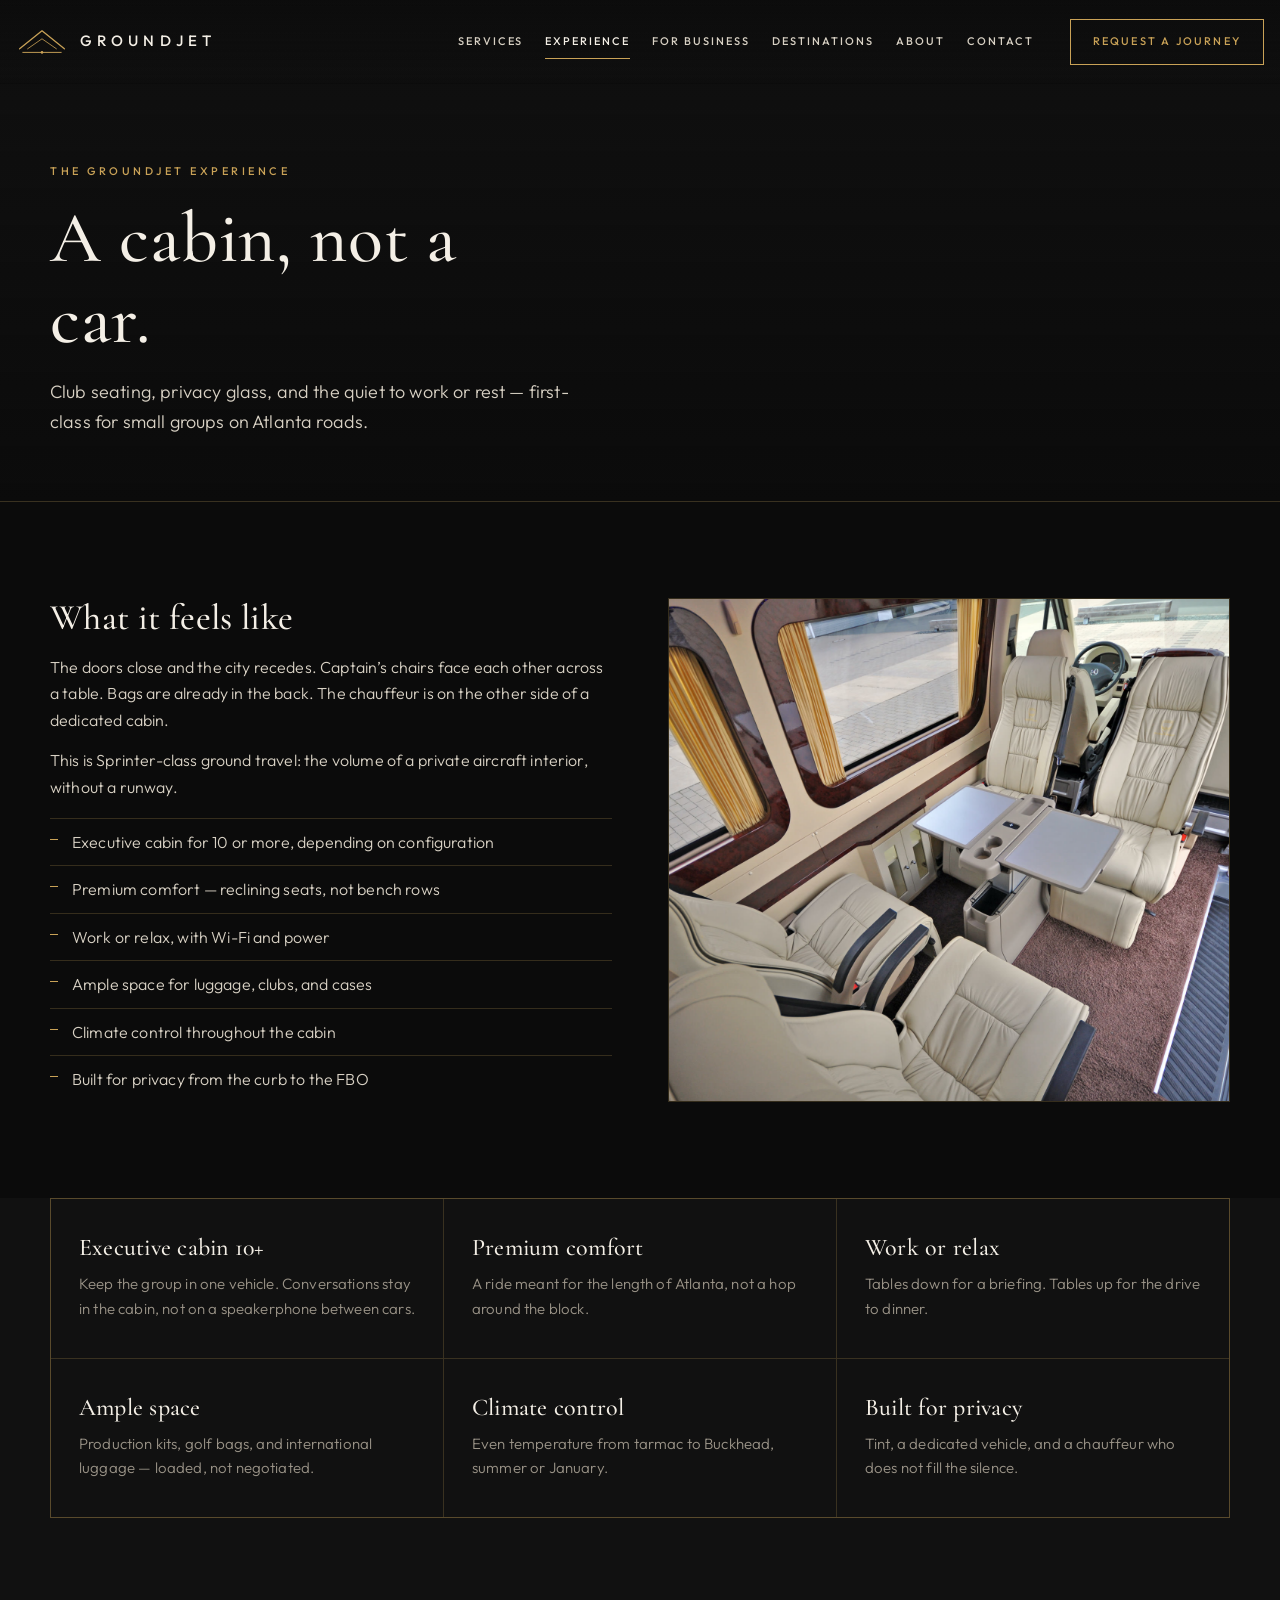
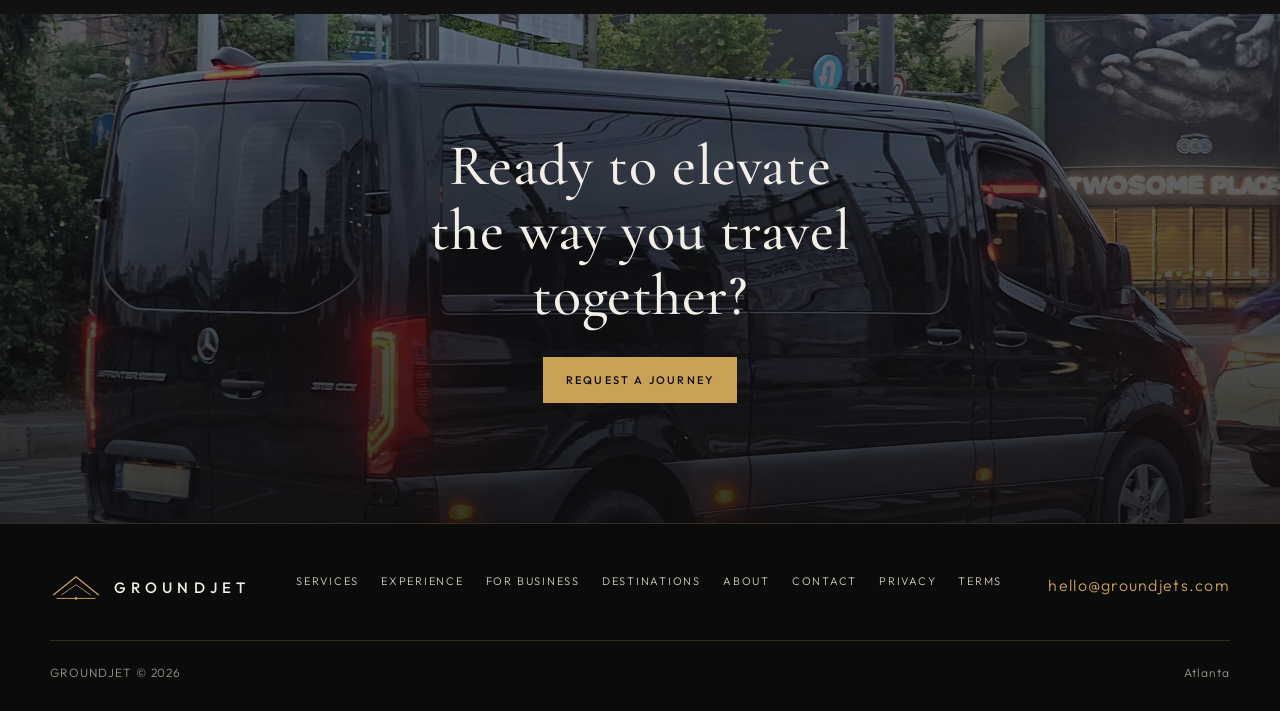
==== docs/experience.html @ f2cb61d8 "Add GROUNDJET marketing website. Static luxury site in docs/ for GitHub Pages. Journey requests mail" ====
<!DOCTYPE html>
<html lang="en">
<head>
  <meta charset="utf-8">
  <meta name="viewport" content="width=device-width, initial-scale=1">
  <title>Experience — GROUNDJET</title>
  <meta name="description" content="The GROUNDJET cabin: executive seating, privacy, climate control, and room to work or rest between Atlanta airports, offices, and events.">
  <link rel="icon" href="images/mark.svg" type="image/svg+xml">
  <link rel="preconnect" href="https://fonts.googleapis.com">
  <link rel="preconnect" href="https://fonts.gstatic.com" crossorigin>
  <link href="https://fonts.googleapis.com/css2?family=Cormorant+Garamond:ital,wght@0,400;0,500;0,600;1,400&family=Outfit:wght@300;400;500;600&display=swap" rel="stylesheet">
  <link rel="stylesheet" href="css/styles.css">
</head>
<body>
  <header class="site-header scrolled">
    <div class="header-inner">
      <a class="brand" href="index.html" aria-label="GROUNDJET home">
        <svg viewBox="0 0 64 40" fill="none" aria-hidden="true"><path d="M4 28.5 L32 6 L60 28.5" stroke="currentColor" stroke-width="1.6" stroke-linecap="round" stroke-linejoin="round"/><path d="M14 28.5 L32 16 L50 28.5" stroke="currentColor" stroke-width="1.2" stroke-linecap="round" stroke-linejoin="round" opacity="0.85"/><path d="M8 33 H56" stroke="currentColor" stroke-width="1.2" stroke-linecap="round"/><circle cx="32" cy="33" r="1.6" fill="currentColor"/></svg>
        <span class="brand-name">GROUNDJET</span>
      </a>
      <nav class="nav" aria-label="Primary">
        <a href="services.html">Services</a>
        <a href="experience.html" aria-current="page">Experience</a>
        <a href="for-business.html">For Business</a>
        <a href="destinations.html">Destinations</a>
        <a href="about.html">About</a>
        <a href="contact.html">Contact</a>
      </nav>
      <a class="btn btn-outline header-cta" href="contact.html">Request a journey</a>
      <button class="menu-toggle" type="button" aria-label="Open menu" aria-expanded="false"><span></span><span></span><span></span></button>
    </div>
  </header>
  <div class="mobile-panel">
    <a href="services.html">Services</a>
    <a href="experience.html">Experience</a>
    <a href="for-business.html">For Business</a>
    <a href="destinations.html">Destinations</a>
    <a href="about.html">About</a>
    <a href="contact.html">Contact</a>
    <a class="btn btn-gold" href="contact.html" style="margin-top:20px">Request a journey</a>
  </div>

  <header class="page-hero">
    <div class="wrap">
      <span class="eyebrow">The GROUNDJET experience</span>
      <h1>A cabin, not a car.</h1>
      <p class="lede">Club seating, privacy glass, and the quiet to work or rest — first-class for small groups on Atlanta roads.</p>
    </div>
  </header>

  <section>
    <div class="wrap split">
      <div class="prose">
        <h2>What it feels like</h2>
        <p>The doors close and the city recedes. Captain’s chairs face each other across a table. Bags are already in the back. The chauffeur is on the other side of a dedicated cabin.</p>
        <p>This is Sprinter-class ground travel: the volume of a private aircraft interior, without a runway.</p>
        <ul>
          <li>Executive cabin for 10 or more, depending on configuration</li>
          <li>Premium comfort — reclining seats, not bench rows</li>
          <li>Work or relax, with Wi-Fi and power</li>
          <li>Ample space for luggage, clubs, and cases</li>
          <li>Climate control throughout the cabin</li>
          <li>Built for privacy from the curb to the FBO</li>
        </ul>
      </div>
      <img src="images/interior.jpg" alt="Luxury Sprinter interior with cream leather captain’s chairs">
    </div>
  </section>

  <section class="experience" style="padding-top:0">
    <div class="wrap">
      <div class="exp-grid">
        <article class="exp-item"><h3>Executive cabin 10+</h3><p>Keep the group in one vehicle. Conversations stay in the cabin, not on a speakerphone between cars.</p></article>
        <article class="exp-item"><h3>Premium comfort</h3><p>A ride meant for the length of Atlanta, not a hop around the block.</p></article>
        <article class="exp-item"><h3>Work or relax</h3><p>Tables down for a briefing. Tables up for the drive to dinner.</p></article>
        <article class="exp-item"><h3>Ample space</h3><p>Production kits, golf bags, and international luggage — loaded, not negotiated.</p></article>
        <article class="exp-item"><h3>Climate control</h3><p>Even temperature from tarmac to Buckhead, summer or January.</p></article>
        <article class="exp-item"><h3>Built for privacy</h3><p>Tint, a dedicated vehicle, and a chauffeur who does not fill the silence.</p></article>
      </div>
    </div>
  </section>

  <section class="cta">
    <div class="cta-media"><img src="images/hero.jpg" alt="Black executive Sprinter at dusk"></div>
    <div class="cta-inner wrap">
      <h2>Ready to elevate the way you travel together?</h2>
      <a class="btn btn-gold" href="contact.html">Request a journey</a>
    </div>
  </section>

  <footer class="site-footer">
    <div class="wrap">
      <div class="footer-top">
        <a class="brand" href="index.html">
          <svg viewBox="0 0 64 40" fill="none" aria-hidden="true"><path d="M4 28.5 L32 6 L60 28.5" stroke="currentColor" stroke-width="1.6" stroke-linecap="round" stroke-linejoin="round"/><path d="M14 28.5 L32 16 L50 28.5" stroke="currentColor" stroke-width="1.2" stroke-linecap="round" stroke-linejoin="round" opacity="0.85"/><path d="M8 33 H56" stroke="currentColor" stroke-width="1.2" stroke-linecap="round"/><circle cx="32" cy="33" r="1.6" fill="currentColor"/></svg>
          <span class="brand-name">GROUNDJET</span>
        </a>
        <nav class="footer-nav">
          <a href="services.html">Services</a>
          <a href="experience.html">Experience</a>
          <a href="for-business.html">For Business</a>
          <a href="destinations.html">Destinations</a>
          <a href="about.html">About</a>
          <a href="contact.html">Contact</a>
          <a href="privacy.html">Privacy</a>
          <a href="terms.html">Terms</a>
        </nav>
        <a class="footer-mail" href="mailto:hello@groundjets.com">hello@groundjets.com</a>
      </div>
      <div class="footer-bottom"><span>GROUNDJET © 2026</span><span>Atlanta</span></div>
    </div>
  </footer>
  <script src="js/main.js"></script>
</body>
</html>
---- docs/css/styles.css ----
:root {
  --bg: #0b0b0b;
  --bg-2: #111111;
  --bg-3: #171717;
  --ink: #0b0b0b;
  --cream: #f4efe6;
  --cream-dim: #d8d1c4;
  --muted: #9b9488;
  --gold: #c9a257;
  --gold-2: #e4c57a;
  --gold-3: #8d7036;
  --line: rgba(201, 162, 87, 0.22);
  --line-strong: rgba(201, 162, 87, 0.45);
  --shadow: 0 24px 60px rgba(0, 0, 0, 0.45);
  --serif: "Cormorant Garamond", "Iowan Old Style", Georgia, serif;
  --sans: "Outfit", "Avenir Next", "Segoe UI", sans-serif;
  --max: 1180px;
  --header: 84px;
}

*, *::before, *::after { box-sizing: border-box; }
html { scroll-behavior: smooth; }
html, body { margin: 0; padding: 0; }
body {
  background: var(--bg);
  color: var(--cream);
  font-family: var(--sans);
  font-weight: 300;
  font-size: 16px;
  line-height: 1.65;
  letter-spacing: 0.01em;
  -webkit-font-smoothing: antialiased;
}
img { max-width: 100%; display: block; }
a { color: inherit; text-decoration: none; }
button, input, select, textarea { font-family: inherit; }
h1, h2, h3, h4 { font-family: var(--serif); font-weight: 500; letter-spacing: 0.01em; line-height: 1.12; margin: 0; }
p { margin: 0; }

.eyebrow {
  display: inline-block;
  color: var(--gold);
  font-size: 11px;
  font-weight: 500;
  letter-spacing: 0.32em;
  text-transform: uppercase;
  margin-bottom: 18px;
}
.wrap { width: min(var(--max), calc(100% - 40px)); margin: 0 auto; }
.wrap-wide { width: min(1280px, calc(100% - 40px)); margin: 0 auto; }

/* Header */
.site-header {
  position: fixed;
  top: 0; left: 0; right: 0;
  z-index: 50;
  height: var(--header);
  display: flex;
  align-items: center;
  background: linear-gradient(to bottom, rgba(11,11,11,0.72), rgba(11,11,11,0));
  transition: background 0.3s ease, border-color 0.3s ease, backdrop-filter 0.3s ease;
  border-bottom: 1px solid transparent;
}
.site-header.scrolled {
  background: rgba(11, 11, 11, 0.94);
  backdrop-filter: blur(16px);
  border-bottom-color: var(--line);
}
.header-inner {
  width: min(1280px, calc(100% - 32px));
  margin: 0 auto;
  display: flex;
  align-items: center;
  gap: 28px;
}
.brand {
  display: flex;
  align-items: center;
  gap: 12px;
  flex-shrink: 0;
  color: var(--gold);
}
.brand svg { width: 52px; height: 32px; }
.brand-name {
  font-family: var(--sans);
  font-weight: 500;
  font-size: 15px;
  letter-spacing: 0.34em;
  color: var(--cream);
}
.nav {
  display: flex;
  align-items: center;
  gap: 22px;
  margin-left: auto;
}
.nav a {
  font-size: 11px;
  font-weight: 500;
  letter-spacing: 0.18em;
  color: var(--cream-dim);
  text-transform: uppercase;
  padding: 8px 0;
  border-bottom: 1px solid transparent;
}
.nav a:hover, .nav a[aria-current="page"] {
  color: var(--cream);
  border-bottom-color: var(--gold);
}
.btn {
  display: inline-flex;
  align-items: center;
  justify-content: center;
  gap: 10px;
  min-height: 46px;
  padding: 0 22px;
  font-size: 11px;
  font-weight: 500;
  letter-spacing: 0.2em;
  text-transform: uppercase;
  cursor: pointer;
  border: 1px solid var(--gold);
  transition: background 0.2s, color 0.2s, border-color 0.2s, transform 0.2s;
}
.btn-gold { background: var(--gold); color: var(--ink); border-color: var(--gold); }
.btn-gold:hover { background: var(--gold-2); border-color: var(--gold-2); }
.btn-outline { background: transparent; color: var(--gold); }
.btn-outline:hover { background: var(--gold); color: var(--ink); }
.btn-ghost { background: transparent; color: var(--cream); border-color: rgba(244,239,230,0.35); }
.btn-ghost:hover { border-color: var(--cream); }
.header-cta { margin-left: 8px; flex-shrink: 0; }
.menu-toggle {
  display: none;
  margin-left: auto;
  width: 44px; height: 44px;
  border: 1px solid var(--line);
  background: transparent;
  color: var(--cream);
  cursor: pointer;
  padding: 0;
}
.menu-toggle span {
  display: block;
  width: 18px; height: 1px;
  background: currentColor;
  margin: 5px auto;
}

/* Hero */
.hero {
  position: relative;
  min-height: 100svh;
  display: flex;
  align-items: flex-end;
  padding: calc(var(--header) + 40px) 0 72px;
  overflow: hidden;
}
.hero-media {
  position: absolute;
  inset: 0;
  z-index: 0;
}
.hero-media img {
  width: 100%; height: 100%;
  object-fit: cover;
  object-position: 62% 50%;
}
.hero-media::after {
  content: "";
  position: absolute;
  inset: 0;
  background:
    linear-gradient(90deg, rgba(11,11,11,0.82) 0%, rgba(11,11,11,0.38) 48%, rgba(11,11,11,0.55) 100%),
    linear-gradient(180deg, rgba(11,11,11,0.25) 0%, rgba(11,11,11,0.15) 40%, rgba(11,11,11,0.88) 100%);
}
.hero-content { position: relative; z-index: 1; width: min(var(--max), calc(100% - 40px)); margin: 0 auto; }
.hero-kicker {
  color: var(--gold);
  font-size: 11px;
  letter-spacing: 0.28em;
  font-weight: 500;
  margin-bottom: 22px;
}
.hero h1 {
  font-size: clamp(44px, 7vw, 84px);
  max-width: 12ch;
  color: var(--cream);
}
.hero .lede {
  margin-top: 22px;
  max-width: 38ch;
  font-size: 18px;
  color: var(--cream-dim);
  font-weight: 300;
}
.hero-actions { display: flex; flex-wrap: wrap; gap: 14px; margin-top: 36px; }

/* Sections */
section { padding: 96px 0; }
.section-head { max-width: 640px; margin-bottom: 48px; }
.section-head h2 { font-size: clamp(34px, 4.4vw, 52px); }
.section-head p { margin-top: 16px; color: var(--muted); font-size: 17px; }
.gold-rule {
  width: 48px; height: 1px;
  background: var(--gold);
  margin: 0 0 22px;
}

/* Props */
.props { background: var(--bg); border-top: 1px solid var(--line); }
.prop-grid {
  display: grid;
  grid-template-columns: repeat(4, 1fr);
  gap: 0;
  border: 1px solid var(--line);
}
.prop {
  padding: 36px 28px;
  border-right: 1px solid var(--line);
}
.prop:last-child { border-right: 0; }
.prop-icon { width: 36px; height: 36px; color: var(--gold); margin-bottom: 22px; }
.prop h3 {
  font-family: var(--sans);
  font-size: 12px;
  font-weight: 500;
  letter-spacing: 0.18em;
  text-transform: uppercase;
  margin-bottom: 12px;
}
.prop p { color: var(--muted); font-size: 15px; }

/* Perfect for */
.perfect { background: var(--bg-2); }
.card-grid {
  display: grid;
  grid-template-columns: repeat(4, 1fr);
  gap: 16px;
}
.card {
  background: var(--bg-3);
  border: 1px solid var(--line);
  padding: 28px 24px 32px;
  min-height: 168px;
  display: flex;
  flex-direction: column;
  justify-content: flex-end;
  transition: border-color 0.2s, transform 0.2s;
}
.card:hover { border-color: var(--line-strong); transform: translateY(-2px); }
.card-num {
  color: var(--gold);
  font-size: 11px;
  letter-spacing: 0.22em;
  margin-bottom: auto;
  padding-bottom: 24px;
}
.card h3 {
  font-size: 26px;
  font-weight: 500;
}

/* Why */
.why { background: var(--bg); }
.why-grid {
  display: grid;
  grid-template-columns: 1.05fr 0.95fr;
  gap: 56px;
  align-items: center;
}
.why-copy h2 { font-size: clamp(34px, 4.4vw, 50px); max-width: 16ch; }
.why-copy .intro { margin: 20px 0 28px; color: var(--cream-dim); font-size: 18px; max-width: 38ch; }
.bullets { list-style: none; padding: 0; margin: 0; }
.bullets li {
  position: relative;
  padding: 12px 0 12px 28px;
  border-top: 1px solid var(--line);
  color: var(--cream-dim);
}
.bullets li:last-child { border-bottom: 1px solid var(--line); }
.bullets li::before {
  content: "";
  position: absolute;
  left: 0; top: 20px;
  width: 10px; height: 1px;
  background: var(--gold);
}
.why-photo {
  position: relative;
  min-height: 460px;
}
.why-photo img {
  width: 100%; height: 100%;
  object-fit: cover;
  min-height: 460px;
  border: 1px solid var(--line);
}
.why-photo figcaption {
  position: absolute;
  left: 16px; bottom: 16px;
  background: rgba(11,11,11,0.72);
  border: 1px solid var(--line);
  padding: 8px 12px;
  font-size: 11px;
  letter-spacing: 0.16em;
  text-transform: uppercase;
  color: var(--gold);
}

/* How */
.how { background: var(--bg-2); }
.steps {
  display: grid;
  grid-template-columns: repeat(4, 1fr);
  gap: 0;
  counter-reset: step;
}
.step {
  padding: 8px 28px 8px 0;
  border-right: 1px solid var(--line);
  padding-right: 28px;
  margin-right: 28px;
}
.step:last-child { border-right: 0; margin-right: 0; }
.step-num {
  font-family: var(--serif);
  font-size: 42px;
  color: var(--gold);
  line-height: 1;
  margin-bottom: 16px;
}
.step h3 { font-size: 26px; margin-bottom: 10px; }
.step p { color: var(--muted); }

/* Form */
.request { background: var(--bg); }
.request-grid {
  display: grid;
  grid-template-columns: 0.8fr 1.2fr;
  gap: 64px;
}
.form {
  display: grid;
  grid-template-columns: 1fr 1fr;
  gap: 18px 16px;
}
.field { display: flex; flex-direction: column; gap: 8px; }
.field.full { grid-column: 1 / -1; }
.field label {
  font-size: 11px;
  letter-spacing: 0.18em;
  text-transform: uppercase;
  color: var(--gold);
}
.field input, .field select, .field textarea {
  background: var(--bg-3);
  border: 1px solid var(--line);
  color: var(--cream);
  padding: 14px 14px;
  font-size: 15px;
  outline: none;
  width: 100%;
  appearance: none;
  border-radius: 0;
}
.field textarea { min-height: 120px; resize: vertical; }
.field input:focus, .field select:focus, .field textarea:focus {
  border-color: var(--gold);
}
.form .btn { justify-self: start; margin-top: 8px; }
.form-success {
  display: none;
  border: 1px solid var(--line-strong);
  padding: 40px 32px;
  background: var(--bg-3);
}
.form-success.is-visible { display: block; }
.form.is-hidden { display: none; }
.form-success h3 { font-size: 34px; margin-bottom: 12px; }
.form-success p { color: var(--muted); }
.form-note { grid-column: 1 / -1; color: var(--muted); font-size: 13px; }

/* Experience band */
.experience { background: var(--bg-2); }
.exp-grid {
  display: grid;
  grid-template-columns: repeat(3, 1fr);
  gap: 1px;
  background: var(--line);
  border: 1px solid var(--line);
}
.exp-item {
  background: var(--bg-2);
  padding: 36px 28px;
}
.exp-item h3 { font-size: 24px; margin-bottom: 10px; }
.exp-item p { color: var(--muted); font-size: 15px; }

/* Trust */
.trust { background: var(--bg); text-align: center; padding: 80px 0; }
.trust p {
  font-family: var(--serif);
  font-size: clamp(26px, 3.4vw, 38px);
  max-width: 22ch;
  margin: 0 auto 32px;
}
.chips { display: flex; flex-wrap: wrap; justify-content: center; gap: 10px; }
.chip {
  border: 1px solid var(--line);
  padding: 8px 14px;
  font-size: 11px;
  letter-spacing: 0.16em;
  text-transform: uppercase;
  color: var(--cream-dim);
}

/* CTA */
.cta {
  position: relative;
  padding: 120px 0;
  overflow: hidden;
}
.cta-media { position: absolute; inset: 0; }
.cta-media img { width: 100%; height: 100%; object-fit: cover; object-position: center 40%; }
.cta-media::after {
  content: "";
  position: absolute; inset: 0;
  background: linear-gradient(180deg, rgba(11,11,11,0.55), rgba(11,11,11,0.82));
}
.cta-inner { position: relative; z-index: 1; text-align: center; }
.cta h2 { font-size: clamp(34px, 5vw, 58px); max-width: 16ch; margin: 0 auto 28px; }
.cta-points {
  display: flex;
  justify-content: center;
  gap: 36px;
  margin-top: 36px;
  color: var(--cream-dim);
  font-size: 13px;
  letter-spacing: 0.16em;
  text-transform: uppercase;
}
.cta-points span { position: relative; }
.cta-points span + span::before {
  content: "·";
  position: absolute;
  left: -22px;
  color: var(--gold);
}

/* Footer */
.site-footer {
  border-top: 1px solid var(--line);
  padding: 48px 0 28px;
  background: var(--bg);
}
.footer-top {
  display: flex;
  justify-content: space-between;
  gap: 40px;
  align-items: flex-start;
  padding-bottom: 36px;
}
.footer-nav { display: flex; flex-wrap: wrap; gap: 8px 22px; }
.footer-nav a {
  font-size: 11px;
  letter-spacing: 0.16em;
  text-transform: uppercase;
  color: var(--cream-dim);
}
.footer-nav a:hover { color: var(--gold); }
.footer-mail { color: var(--gold); letter-spacing: 0.08em; }
.footer-bottom {
  display: flex;
  justify-content: space-between;
  gap: 16px;
  flex-wrap: wrap;
  border-top: 1px solid var(--line);
  padding-top: 22px;
  color: var(--muted);
  font-size: 12px;
  letter-spacing: 0.08em;
}
.credits { color: var(--muted); font-size: 11px; }

/* Page hero */
.page-hero {
  padding: calc(var(--header) + 72px) 0 64px;
  border-bottom: 1px solid var(--line);
  background:
    linear-gradient(180deg, rgba(11,11,11,0.2), var(--bg)),
    var(--bg-2);
}
.page-hero h1 { font-size: clamp(40px, 6vw, 72px); max-width: 14ch; }
.page-hero .lede { margin-top: 18px; max-width: 46ch; color: var(--cream-dim); font-size: 18px; }

.split {
  display: grid;
  grid-template-columns: 1fr 1fr;
  gap: 56px;
  align-items: center;
}
.split img { width: 100%; height: 100%; object-fit: cover; min-height: 380px; border: 1px solid var(--line); }
.prose h2 { font-size: 36px; margin: 0 0 16px; }
.prose p + p { margin-top: 14px; }
.prose p { color: var(--cream-dim); }
.prose ul { margin: 18px 0 0; padding: 0; list-style: none; }
.prose li {
  padding: 10px 0 10px 22px;
  border-top: 1px solid var(--line);
  position: relative;
  color: var(--cream-dim);
}
.prose li::before {
  content: "";
  width: 8px; height: 1px;
  background: var(--gold);
  position: absolute;
  left: 0; top: 20px;
}

.airport-list { display: grid; grid-template-columns: 1fr 1fr; gap: 16px; }
.airport {
  border: 1px solid var(--line);
  padding: 24px;
  background: var(--bg-3);
}
.airport h3 { font-size: 22px; margin-bottom: 6px; }
.airport .code { color: var(--gold); font-size: 12px; letter-spacing: 0.2em; margin-bottom: 10px; }
.airport p { color: var(--muted); font-size: 14px; }

.legal { max-width: 760px; }
.legal h2 { font-size: 28px; margin: 36px 0 12px; }
.legal p { color: var(--muted); margin-bottom: 12px; }

.mobile-panel {
  display: none;
  position: fixed;
  inset: var(--header) 0 0 0;
  background: rgba(11,11,11,0.97);
  z-index: 40;
  padding: 28px 24px;
  flex-direction: column;
  gap: 8px;
}
.mobile-panel.open { display: flex; }
.mobile-panel a {
  font-size: 14px;
  letter-spacing: 0.2em;
  text-transform: uppercase;
  padding: 14px 0;
  border-bottom: 1px solid var(--line);
}

@media (max-width: 1024px) {
  .nav { display: none; }
  .header-cta { display: none; }
  .menu-toggle { display: block; }
  .prop-grid { grid-template-columns: 1fr 1fr; }
  .prop:nth-child(2) { border-right: 0; }
  .prop:nth-child(1), .prop:nth-child(2) { border-bottom: 1px solid var(--line); }
  .card-grid { grid-template-columns: 1fr 1fr; }
  .why-grid, .request-grid, .split { grid-template-columns: 1fr; }
  .steps { grid-template-columns: 1fr 1fr; gap: 32px 24px; }
  .step { border-right: 0; margin-right: 0; padding-right: 0; border-bottom: 1px solid var(--line); padding-bottom: 24px; }
  .exp-grid { grid-template-columns: 1fr 1fr; }
  .airport-list { grid-template-columns: 1fr; }
}

@media (max-width: 640px) {
  :root { --header: 72px; }
  .brand-name { letter-spacing: 0.22em; font-size: 13px; }
  .hero { align-items: flex-end; padding-bottom: 48px; }
  .hero h1 { font-size: 42px; }
  section { padding: 72px 0; }
  .prop-grid, .card-grid, .steps, .exp-grid, .form { grid-template-columns: 1fr; }
  .prop { border-right: 0; border-bottom: 1px solid var(--line); }
  .prop:last-child { border-bottom: 0; }
  .cta-points { flex-direction: column; gap: 10px; }
  .cta-points span + span::before { display: none; }
  .footer-top { flex-direction: column; }
  .why-photo, .why-photo img, .split img { min-height: 280px; }
}
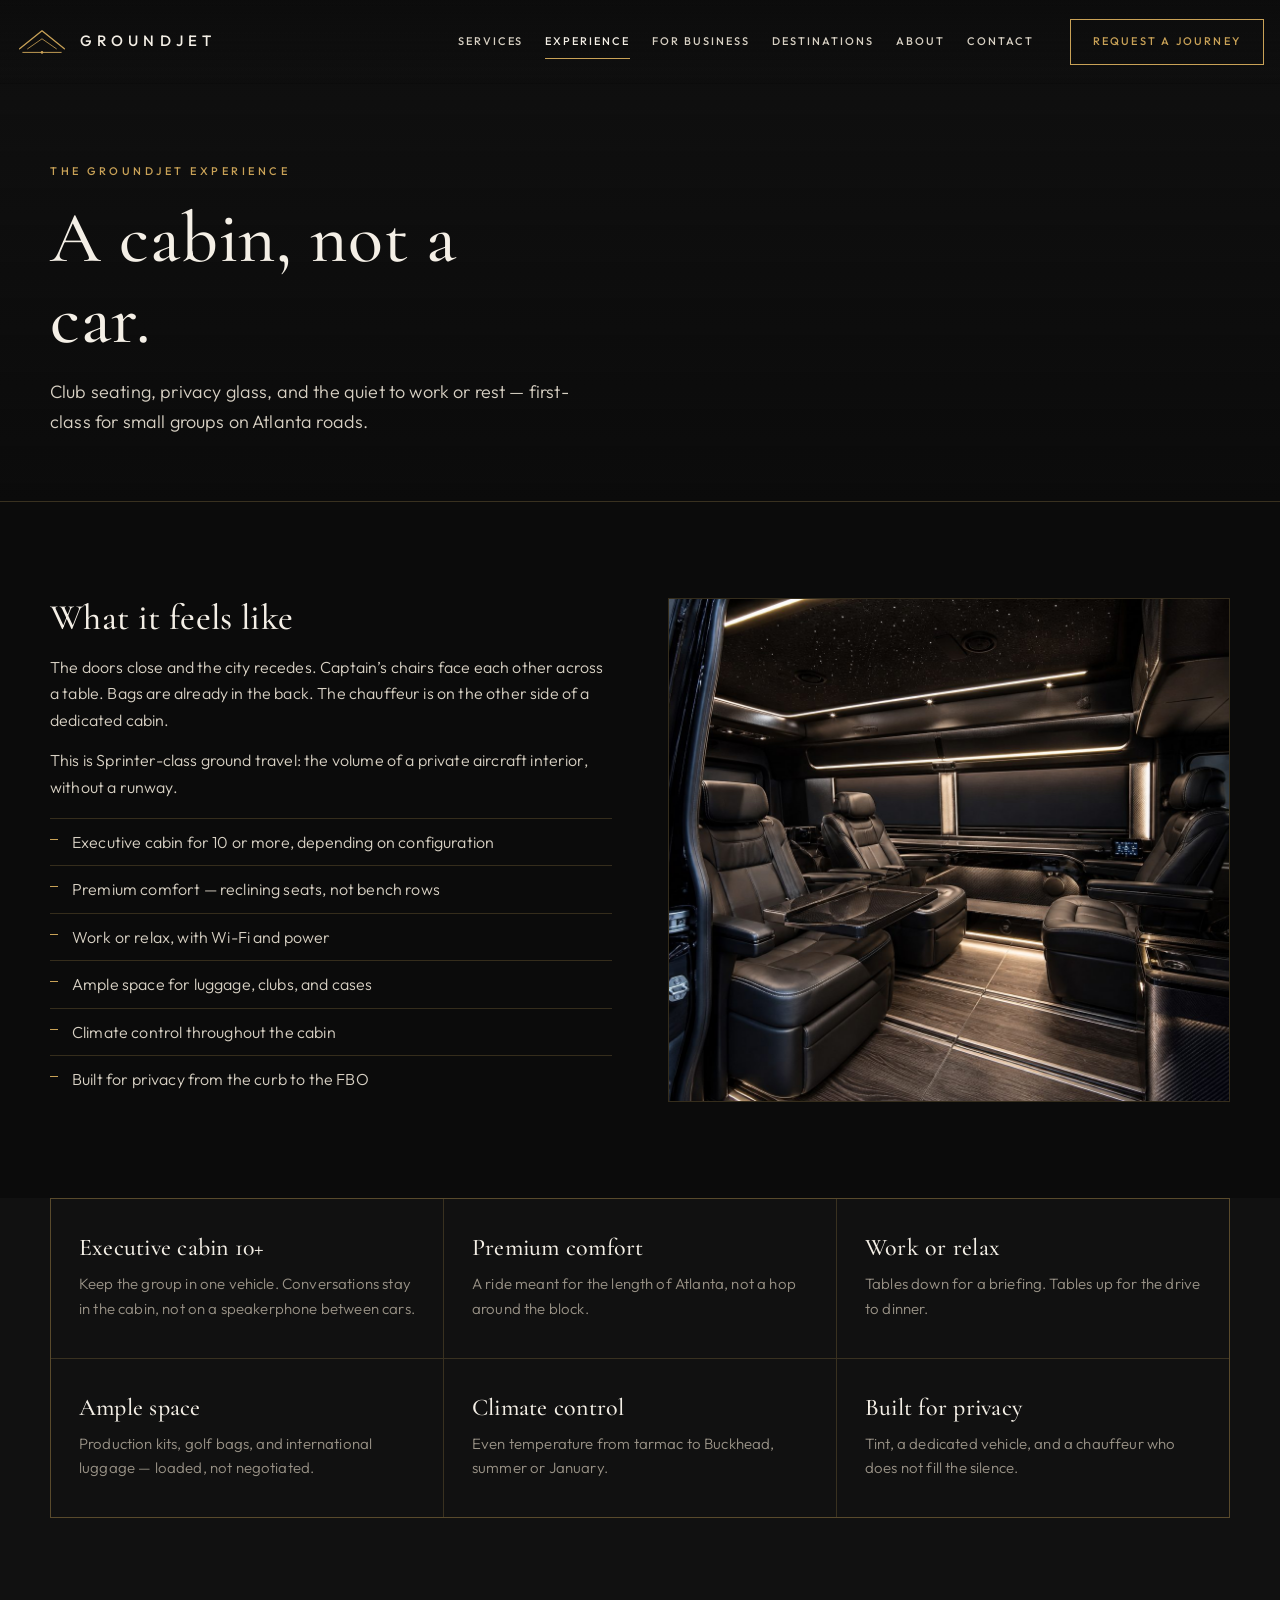
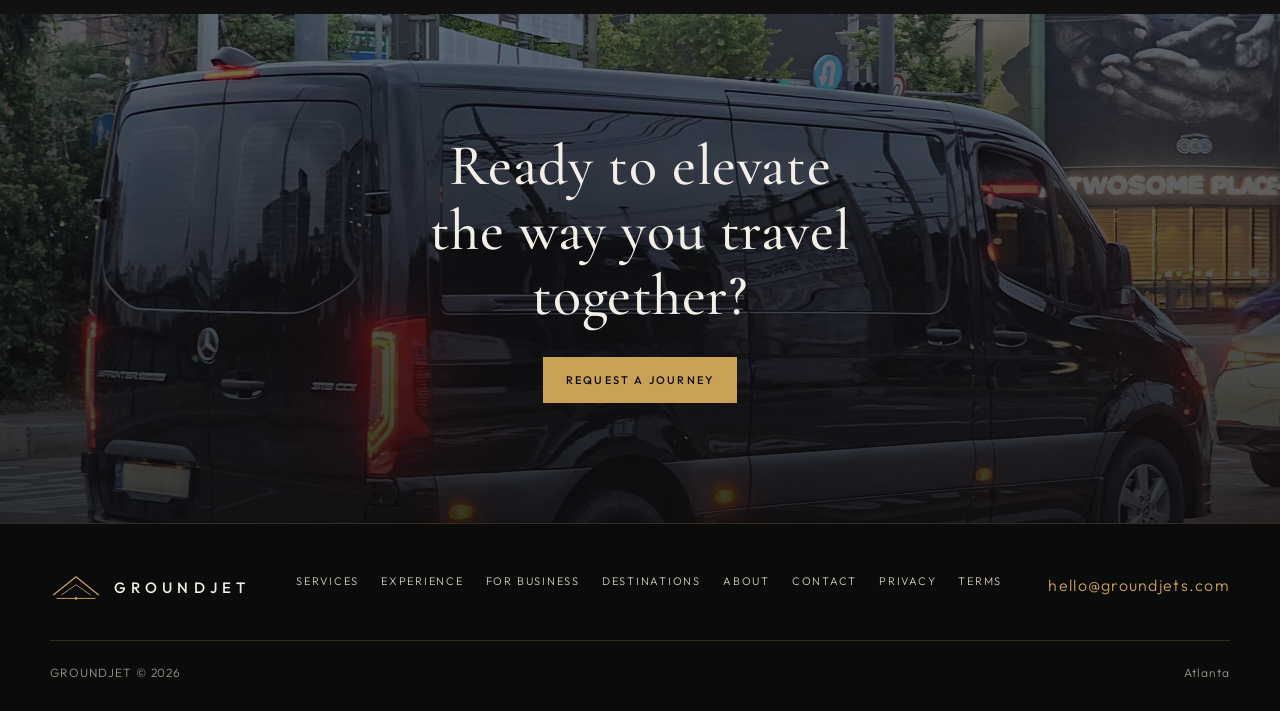
==== commit c72261a0: "Point cabin photo at cache-busted images/cabin.jpg" ====
--- a/docs/experience.html
+++ b/docs/experience.html
@@ -63,7 +63,7 @@
           <li>Built for privacy from the curb to the FBO</li>
         </ul>
       </div>
-      <img src="images/interior.jpg" alt="Luxury Sprinter interior with cream leather captain’s chairs">
+      <img src="images/cabin.jpg" alt="Modern fitted-out Sprinter executive cabin with black leather club seating">
     </div>
   </section>
 
